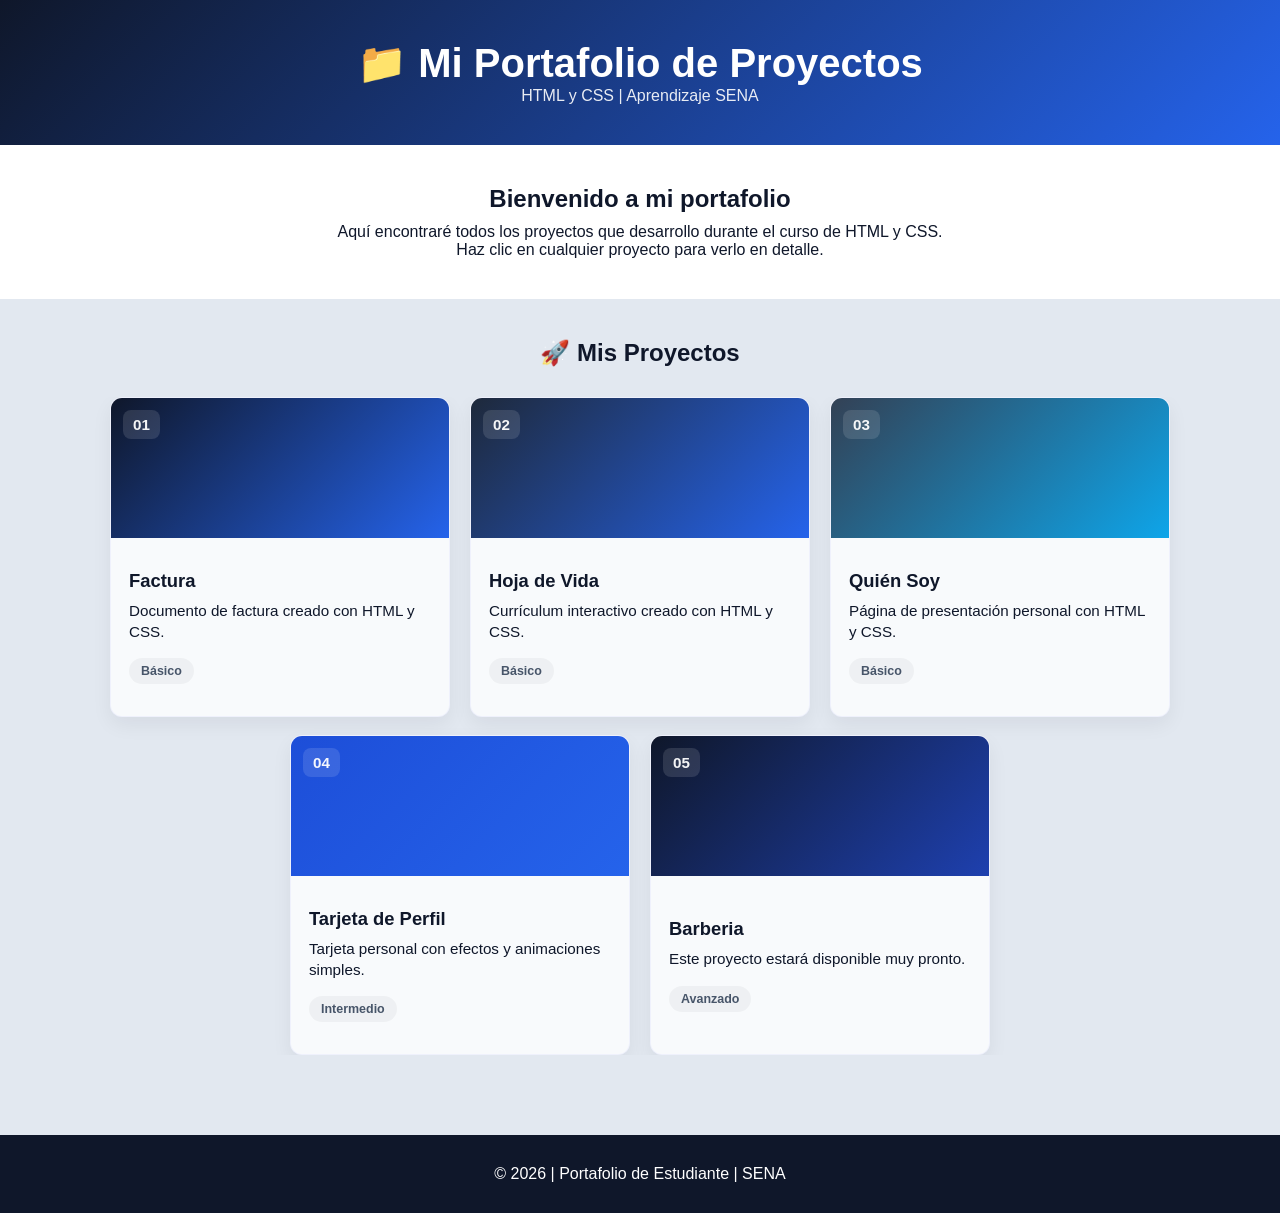
==== index.html @ 43a11712 "Add files via upload" ====
<!DOCTYPE html>
<html lang="es">

<head>
    <meta charset="UTF-8">
    <meta name="viewport" content="width=device-width, initial-scale=1.0">
    <title>Mis Proyectos | Portafolio de Estudiante</title>
    <link rel="stylesheet" href="estilos.css">
</head>

<body>
    <!-- Header / Encabezado -->
    <header class="header">
        <div class="container">
            <h1 class="titulo">📁 Mi Portafolio de Proyectos</h1>
            <p class="subtitulo">HTML y CSS | Aprendizaje SENA</p>
        </div>
    </header>

    <!-- Sección Hero - Presentación -->
    <section class="hero">
        <div class="container">
            <h2>Bienvenido a mi portafolio</h2>
            <p>Aquí encontraré todos los proyectos que desarrollo durante el curso de HTML y CSS.</p>
            <p>Haz clic en cualquier proyecto para verlo en detalle.</p>
        </div>
    </section>

    <!-- Galería de Proyectos -->
    <main class="main">
        <div class="container">
            <h2 class="section-title">🚀 Mis Proyectos</h2>
            <div class="galeria grid">
                <div class="fila-arriba">

                    <!-- Proyecto 01: Factura -->
                    <a href="./Factura/index.html" class="proyecto-card">
                        <div class="thumb proyecto-1">
                            <span class="numero-proyecto">01</span>
                        </div>
                        <div class="proyecto-info">
                            <h3>Factura</h3>
                            <p>Documento de factura creado con HTML y CSS.</p>
                            <span class="etiqueta">Básico</span>
                        </div>
                    </a>

                    <!-- Proyecto 02: Hoja de Vida -->
                    <a href="./Hoja%20de%20vida/index.html" class="proyecto-card">
                        <div class="thumb proyecto-2">
                            <span class="numero-proyecto">02</span>
                        </div>
                        <div class="proyecto-info">
                            <h3>Hoja de Vida</h3>
                            <p>Currículum interactivo creado con HTML y CSS.</p>
                            <span class="etiqueta">Básico</span>
                        </div>
                    </a>

                    <!-- Proyecto 03: Quien Soy -->
                    <a href="./Quien%20soy/index.html" class="proyecto-card">
                        <div class="thumb proyecto-3">
                            <span class="numero-proyecto">03</span>
                        </div>
                        <div class="proyecto-info">
                            <h3>Quién Soy</h3>
                            <p>Página de presentación personal con HTML y CSS.</p>
                            <span class="etiqueta">Básico</span>
                        </div>
                    </a>
                </div>

                <div class="fila-abajo">

                    <!-- Proyecto 04: Tarjeta de Perfil -->
                    <a href="./Tarjeta%20de%20perfil/index.html" class="proyecto-card">
                        <div class="thumb proyecto-4">
                            <span class="numero-proyecto">04</span>
                        </div>
                        <div class="proyecto-info">
                            <h3>Tarjeta de Perfil</h3>
                            <p>Tarjeta personal con efectos y animaciones simples.</p>
                            <span class="etiqueta">Intermedio</span>
                        </div>
                    </a>

                    <!-- Proyecto 05: Próximamente -->
                    <a href="#" class="proyecto-card">
                        <div class="thumb proyecto-5">
                            <span class="numero-proyecto">05</span>
                        </div>
                        <div class="proyecto-info">
                            <h3>Barberia</h3>
                            <p>Este proyecto estará disponible muy pronto.</p>
                            <span class="etiqueta">Avanzado</span>
                        </div>
                    </a>

                </div>
            </div>
        </div>
    </main>

    <!-- Footer -->
    <footer class="footer">
        <div class="container">
            <p>&copy; 2026 | Portafolio de Estudiante | SENA</p>
        </div>
    </footer>
</body>

</html>
---- estilos.css ----
/* Variables */
:root {
    --primary: #0F172A;
    --muted: #475569;
    --accent-1: #2563EB;
    --accent-2: #0EA5E9;
    --accent-3: #1D4ED8;
    --bg: #E2E8F0;
    --card: #F8FAFC;
    --white: #ffffff;
}

/* Reset */
* {
    margin: 0;
    padding: 0;
    box-sizing: border-box;
}

/* Body */
body {
    font-family: 'Segoe UI', Tahoma, Geneva, Verdana, sans-serif;
    background: var(--bg);
    color: var(--primary);
}

html,
body {
    height: 100%;
}

/* Contenedor */
.container {
    width: 90%;
    max-width: 1200px;
    margin: auto;
}

/* ===================
   HEADER
   =================== */
.header {
    text-align: center;
    padding: 40px 0;
    background: linear-gradient(135deg, var(--primary), var(--accent-1));
    color: var(--white);
}

.titulo {
    font-size: 2.5rem;
}

.subtitulo {
    opacity: 0.9;
}

/* ===================
   HERO
   =================== */
.hero {
    text-align: center;
    padding: 40px 0;
    background: var(--white);
}

.hero h2 {
    margin-bottom: 10px;
}

.hero p {
    color: var(--gray);
}

/* ===================
   MAIN
   =================== */
.main {
    padding: 40px 0;
}

.section-title {
    text-align: center;
    margin-bottom: 30px;
}

/* ===================
   GALERÍA y TARJETAS (mejoradas)
   =================== */
.galeria.grid {
    display: block;
}

.proyecto-card {
    display: flex;
    flex-direction: column;
    background: var(--card, #ffffff);
    border-radius: 12px;
    overflow: hidden;
    text-decoration: none;
    color: inherit;
    box-shadow: 0 8px 20px rgba(16, 24, 40, 0.06);
    transition: transform 200ms ease, box-shadow 200ms ease, border-color 200ms ease;
    border: 1px solid rgba(99, 102, 241, 0.06);
    position: relative;
    height: 300px;
}

.proyecto-card:hover {
    transform: translateY(-6px);
    box-shadow: 0 22px 50px rgba(16, 24, 40, 0.12);
    border-color: rgba(124, 58, 237, 0.12);
}

.thumb {
    height: 140px;
    display: flex;
    align-items: center;
    justify-content: center;
    color: rgba(255, 255, 255, 0.95);
}

/* Gradientes/colores para miniaturas */

/* Gradientes/colores para miniaturas */
.proyecto-1 {
    background: linear-gradient(135deg, #0F172A 0%, var(--accent-1) 100%);
}

.proyecto-2 {
    background: linear-gradient(135deg, #1E293B 0%, #2563EB 100%);
}

.proyecto-3 {
    background: linear-gradient(135deg, #334155 0%, #0EA5E9 100%);
}

.proyecto-4 {
    background: linear-gradient(135deg, #1D4ED8 0%, #2563EB 100%);
}

.proyecto-5 {
    background: linear-gradient(135deg, #0F172A 0%, #1E40AF 100%);
}

.numero-proyecto {
    position: absolute;
    top: 12px;
    left: 12px;
    background: rgba(255, 255, 255, 0.12);
    padding: 6px 10px;
    border-radius: 8px;
    color: rgba(255, 255, 255, 0.95);
    font-weight: 700;
    font-size: 0.95rem;
}


.proyecto-info {
    padding: 18px;
    display: flex;
    flex-direction: column;
    gap: 8px;
    flex: 1 0 auto;
    justify-content: center;
    align-items: flex-start;
}

/* Make anchors fully tappable and remove highlight on mobile */
.proyecto-card {
    -webkit-tap-highlight-color: rgba(0, 0, 0, 0);
}

/* Prevent horizontal overflow */
.galeria {
    overflow-x: hidden;
}

/* Desktop: keep fixed card heights; mobile: allow cards to grow */
@media (max-width: 900px) {
    .proyecto-card {
        height: auto;
    }

    .fila-arriba,
    .fila-abajo {
        justify-content: center;
        flex-wrap: wrap;
    }

    .fila-arriba .proyecto-card,
    .fila-abajo .proyecto-card {
        flex: 0 0 48%;
        width: 48%;
        height: auto;
    }
}

@media (max-width: 600px) {
    .titulo {
        font-size: 1.6rem;
    }

    .section-title {
        font-size: 1.05rem;
    }

    .proyecto-card {
        height: auto;
    }

    .fila-arriba,
    .fila-abajo {
        flex-direction: column;
        gap: 14px;
    }

    .fila-arriba .proyecto-card,
    .fila-abajo .proyecto-card {
        flex: 0 0 100%;
        width: 100%;
    }

    .container {
        width: 94%;
    }

    .thumb {
        height: 120px;
    }
}

.proyecto-info h3 {
    margin: 0;
    font-size: 1.15rem;
}

.proyecto-info p {
    color: var(--gray);
    font-size: 0.95rem;
    margin: 0;
    line-height: 1.4;
}

.etiqueta {
    display: inline-block;
    background: rgba(15, 23, 42, 0.04);
    color: var(--muted);
    padding: 6px 12px;
    border-radius: 999px;
    font-size: 0.78rem;
    font-weight: 600;
    margin-top: 8px;
}

/* ===================
   FOOTER
   =================== */
.footer {
    text-align: center;
    padding: 30px;
    background: var(--primary);
    color: var(--white);
    margin-top: 40px;
}

/* Responsive tweaks */
@media (max-width: 540px) {
    .thumb {
        height: 140px;
        font-size: 2.2rem;
    }

    .proyecto-info {
        padding: 14px;
    }
}

.fila-arriba,
.fila-abajo {
    display: flex;
    flex-wrap: wrap;
    gap: 20px;
    justify-content: center;
}

.fila-abajo {
    margin-top: 18px;
}

.fila-arriba .proyecto-card,
.fila-abajo .proyecto-card {
    flex: 0 0 340px;
    width: 340px;
    height: 320px;
}

@media (max-width: 900px) {

    .fila-arriba .proyecto-card,
    .fila-abajo .proyecto-card {
        flex: 0 0 48%;
        width: 48%;
        height: auto;
    }
}

@media (max-width: 600px) {

    .fila-arriba,
    .fila-abajo {
        flex-direction: column;
        align-items: center;
        gap: 14px;
    }

    .fila-arriba .proyecto-card,
    .fila-abajo .proyecto-card {
        flex: 0 0 100%;
        width: 100%;
    }
}
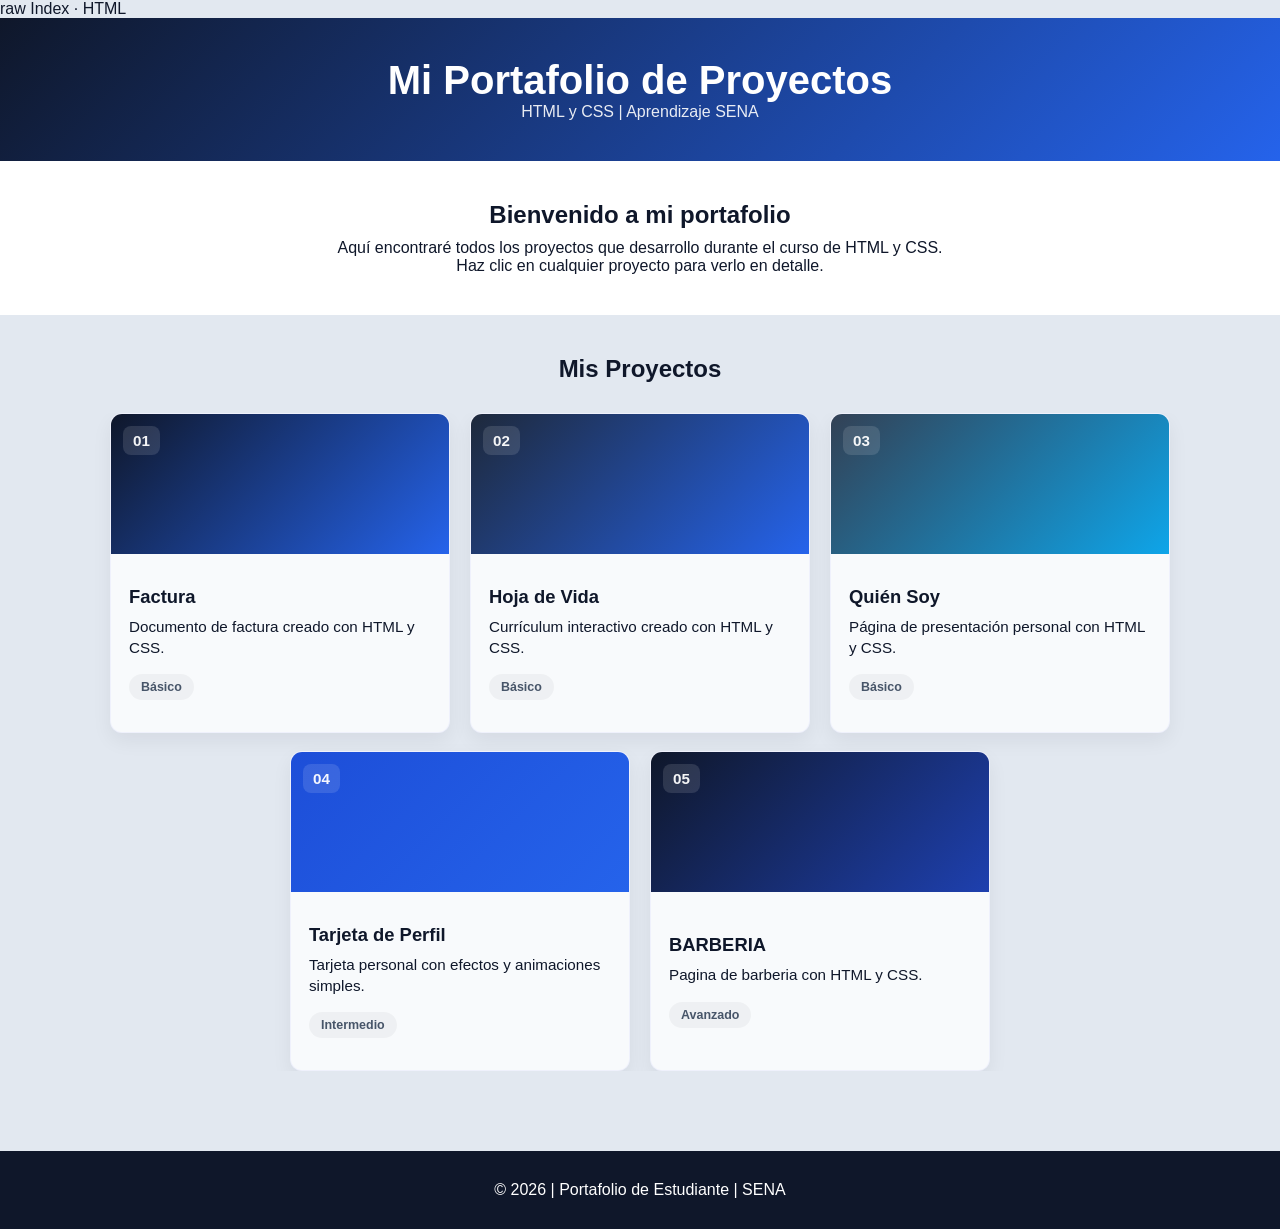
==== commit ad136af3: "Fix HTML structure and update project links" ====
--- a/index.html
+++ b/index.html
@@ -1,3 +1,5 @@
+raw
+Index · HTML
 <!DOCTYPE html>
 <html lang="es">
 
@@ -12,7 +14,7 @@
     <!-- Header / Encabezado -->
     <header class="header">
         <div class="container">
-            <h1 class="titulo">📁 Mi Portafolio de Proyectos</h1>
+            <h1 class="titulo"> Mi Portafolio de Proyectos</h1>
             <p class="subtitulo">HTML y CSS | Aprendizaje SENA</p>
         </div>
     </header>
@@ -29,7 +31,7 @@
     <!-- Galería de Proyectos -->
     <main class="main">
         <div class="container">
-            <h2 class="section-title">🚀 Mis Proyectos</h2>
+            <h2 class="section-title"> Mis Proyectos</h2>
             <div class="galeria grid">
                 <div class="fila-arriba">
 
@@ -84,14 +86,14 @@
                         </div>
                     </a>
 
-                    <!-- Proyecto 05: Próximamente -->
-                    <a href="#" class="proyecto-card">
+                    <!-- Proyecto 05: Barberia -->
+                    <a href="./BARBERIA/index.html" class="proyecto-card">
                         <div class="thumb proyecto-5">
                             <span class="numero-proyecto">05</span>
                         </div>
                         <div class="proyecto-info">
-                            <h3>Barberia</h3>
-                            <p>Este proyecto estará disponible muy pronto.</p>
+                            <h3>BARBERIA</h3>
+                            <p>Pagina de barberia con HTML y CSS.</p>
                             <span class="etiqueta">Avanzado</span>
                         </div>
                     </a>
@@ -109,4 +111,4 @@
     </footer>
 </body>
 
-</html>+</html>
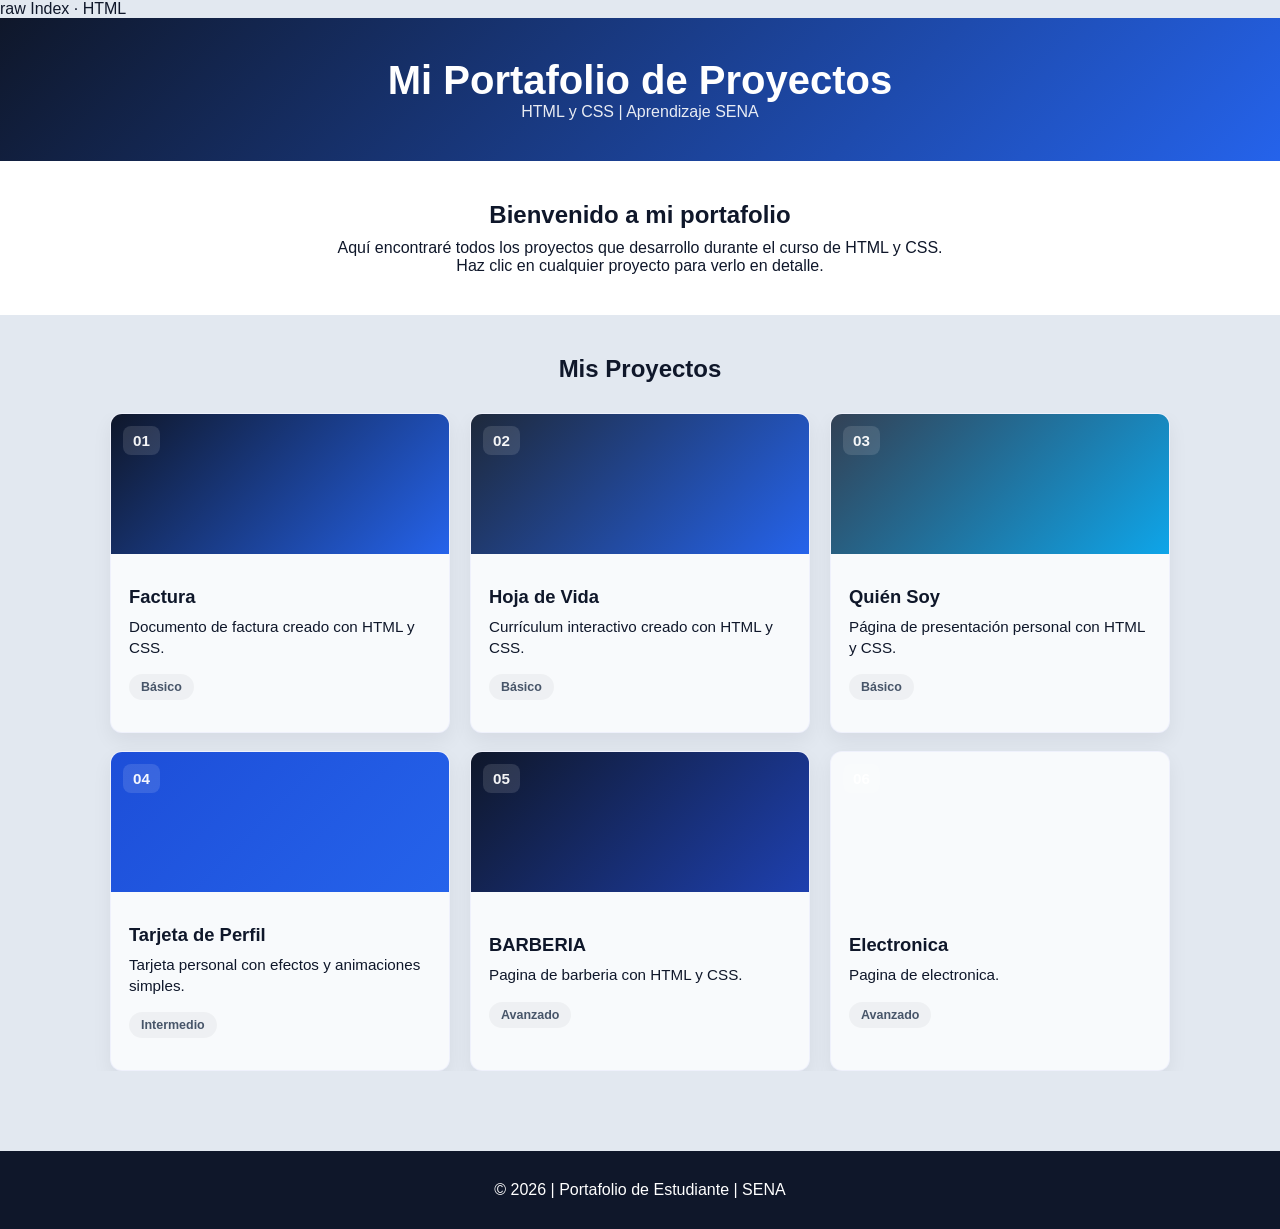
==== commit b3519402: "Update index.html" ====
--- a/index.html
+++ b/index.html
@@ -98,6 +98,17 @@
                         </div>
                     </a>
 
+                          <!-- Pagina electronica -->
+                    <a href="./Electronica/index.htm" class="proyecto-card">
+                        <div class="thumb proyecto-6">
+                            <span class="numero-proyecto">06</span>
+                        </div>
+                        <div class="proyecto-info">
+                            <h3>Electronica</h3>
+                            <p>Pagina de electronica.</p>
+                            <span class="etiqueta">Avanzado</span>
+                        </div>
+                    </a>                    
                 </div>
             </div>
         </div>
--- a/estilos.css
+++ b/estilos.css
@@ -10,18 +10,21 @@
     --white: #ffffff;
 }
 
-/* Reset */
+
+
+
 * {
     margin: 0;
     padding: 0;
     box-sizing: border-box;
 }
 
-/* Body */
+
 body {
     font-family: 'Segoe UI', Tahoma, Geneva, Verdana, sans-serif;
     background: var(--bg);
     color: var(--primary);
+
 }
 
 html,
@@ -36,9 +39,6 @@
     margin: auto;
 }
 
-/* ===================
-   HEADER
-   =================== */
 .header {
     text-align: center;
     padding: 40px 0;
@@ -54,9 +54,7 @@
     opacity: 0.9;
 }
 
-/* ===================
-   HERO
-   =================== */
+
 .hero {
     text-align: center;
     padding: 40px 0;
@@ -71,9 +69,7 @@
     color: var(--gray);
 }
 
-/* ===================
-   MAIN
-   =================== */
+
 .main {
     padding: 40px 0;
 }
@@ -83,9 +79,7 @@
     margin-bottom: 30px;
 }
 
-/* ===================
-   GALERÍA y TARJETAS (mejoradas)
-   =================== */
+
 .galeria.grid {
     display: block;
 }
@@ -119,9 +113,7 @@
     color: rgba(255, 255, 255, 0.95);
 }
 
-/* Gradientes/colores para miniaturas */
-
-/* Gradientes/colores para miniaturas */
+
 .proyecto-1 {
     background: linear-gradient(135deg, #0F172A 0%, var(--accent-1) 100%);
 }
@@ -318,4 +310,4 @@
         flex: 0 0 100%;
         width: 100%;
     }
-}+}
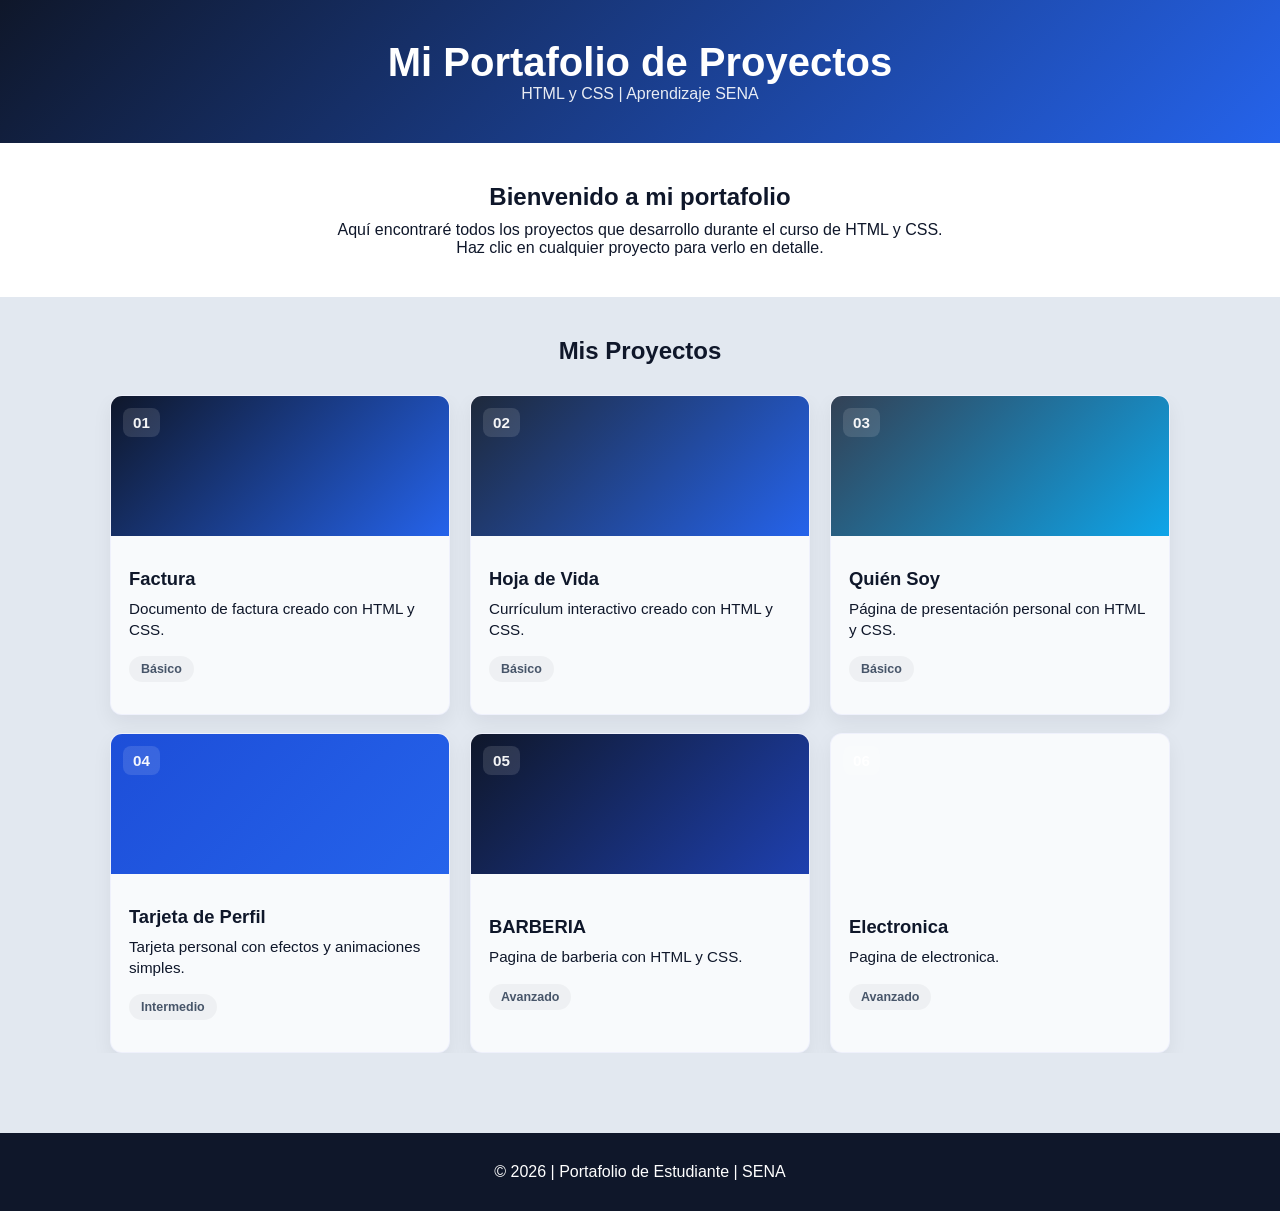
==== commit 34267dfc: "Update index.html" ====
--- a/index.html
+++ b/index.html
@@ -1,5 +1,3 @@
-raw
-Index · HTML
 <!DOCTYPE html>
 <html lang="es">
 
@@ -98,8 +96,8 @@
                         </div>
                     </a>
 
-                          <!-- Pagina electronica -->
-                    <a href="./Electronica/index.htm" class="proyecto-card">
+                    <!-- Pagina electronica -->
+                    <a href="./Electronica/index.html" class="proyecto-card">
                         <div class="thumb proyecto-6">
                             <span class="numero-proyecto">06</span>
                         </div>
@@ -108,7 +106,7 @@
                             <p>Pagina de electronica.</p>
                             <span class="etiqueta">Avanzado</span>
                         </div>
-                    </a>                    
+                    </a>
                 </div>
             </div>
         </div>
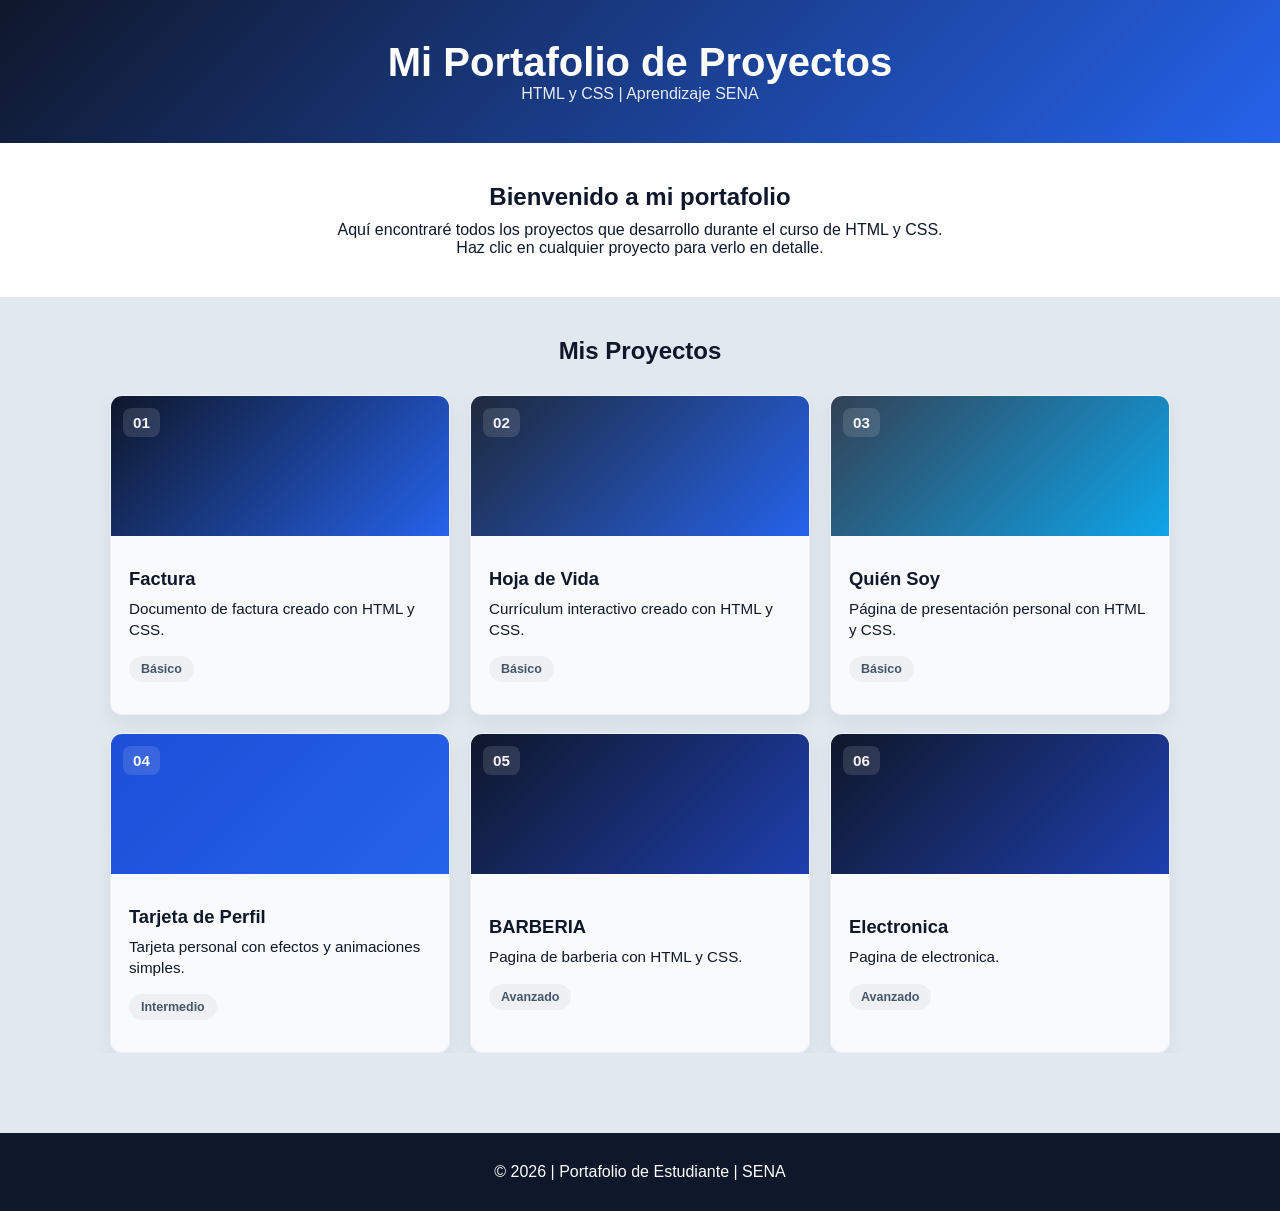
==== commit b6faeb9c: "Update index.html" ====
--- a/index.html
+++ b/index.html
@@ -85,7 +85,7 @@
                     </a>
 
                     <!-- Proyecto 05: Barberia -->
-                    <a href="./BARBERIA/index.html" class="proyecto-card">
+                    <a href="./barberia/index.html" class="proyecto-card">
                         <div class="thumb proyecto-5">
                             <span class="numero-proyecto">05</span>
                         </div>
--- a/estilos.css
+++ b/estilos.css
@@ -133,7 +133,9 @@
 .proyecto-5 {
     background: linear-gradient(135deg, #0F172A 0%, #1E40AF 100%);
 }
-
+.proyecto-6 {
+    background: linear-gradient(135deg, #0F172A 0%, #1E40AF 100%);
+}
 .numero-proyecto {
     position: absolute;
     top: 12px;
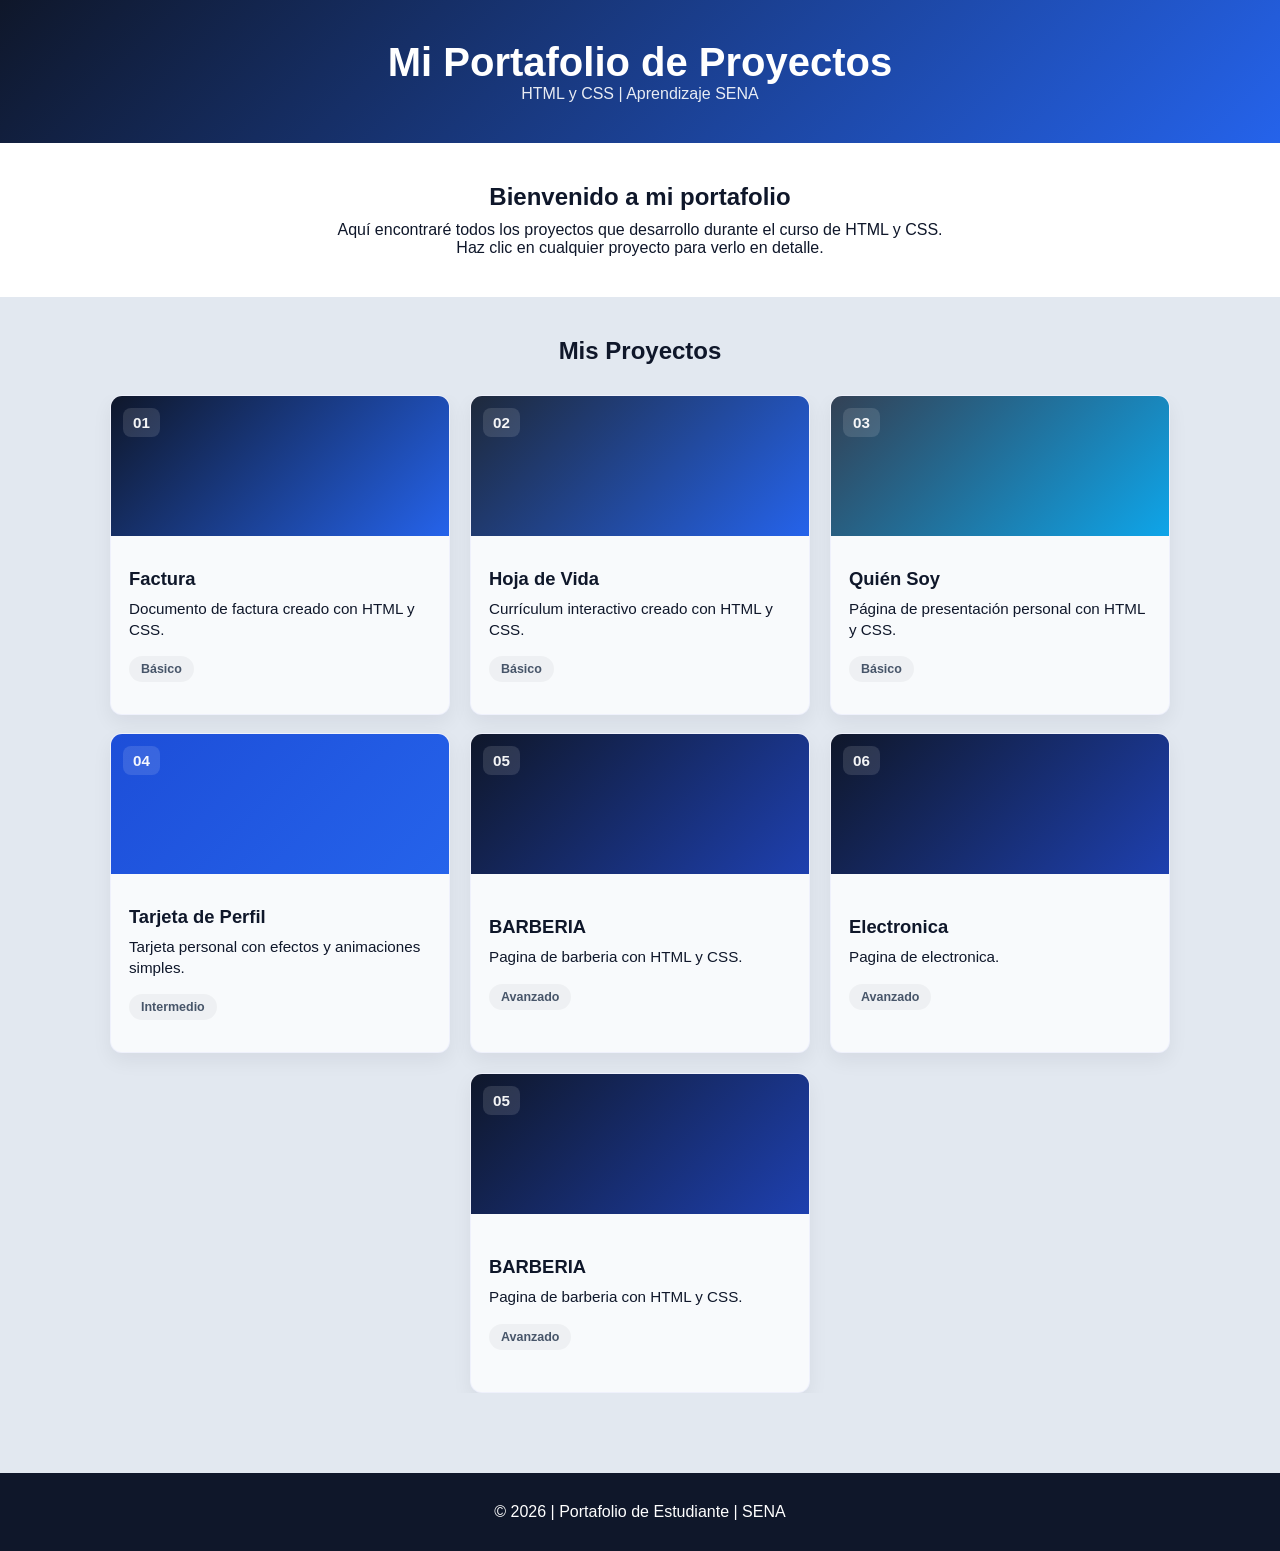
==== commit adba195f: "Update index.html" ====
--- a/index.html
+++ b/index.html
@@ -107,6 +107,19 @@
                             <span class="etiqueta">Avanzado</span>
                         </div>
                     </a>
+
+
+                     <!-- Proyecto 05: Barberia -->
+                    <a href="./barberia/index.html" class="proyecto-card">
+                        <div class="thumb proyecto-5">
+                            <span class="numero-proyecto">05</span>
+                        </div>
+                        <div class="proyecto-info">
+                            <h3>BARBERIA</h3>
+                            <p>Pagina de barberia con HTML y CSS.</p>
+                            <span class="etiqueta">Avanzado</span>
+                        </div>
+                    </a>
                 </div>
             </div>
         </div>
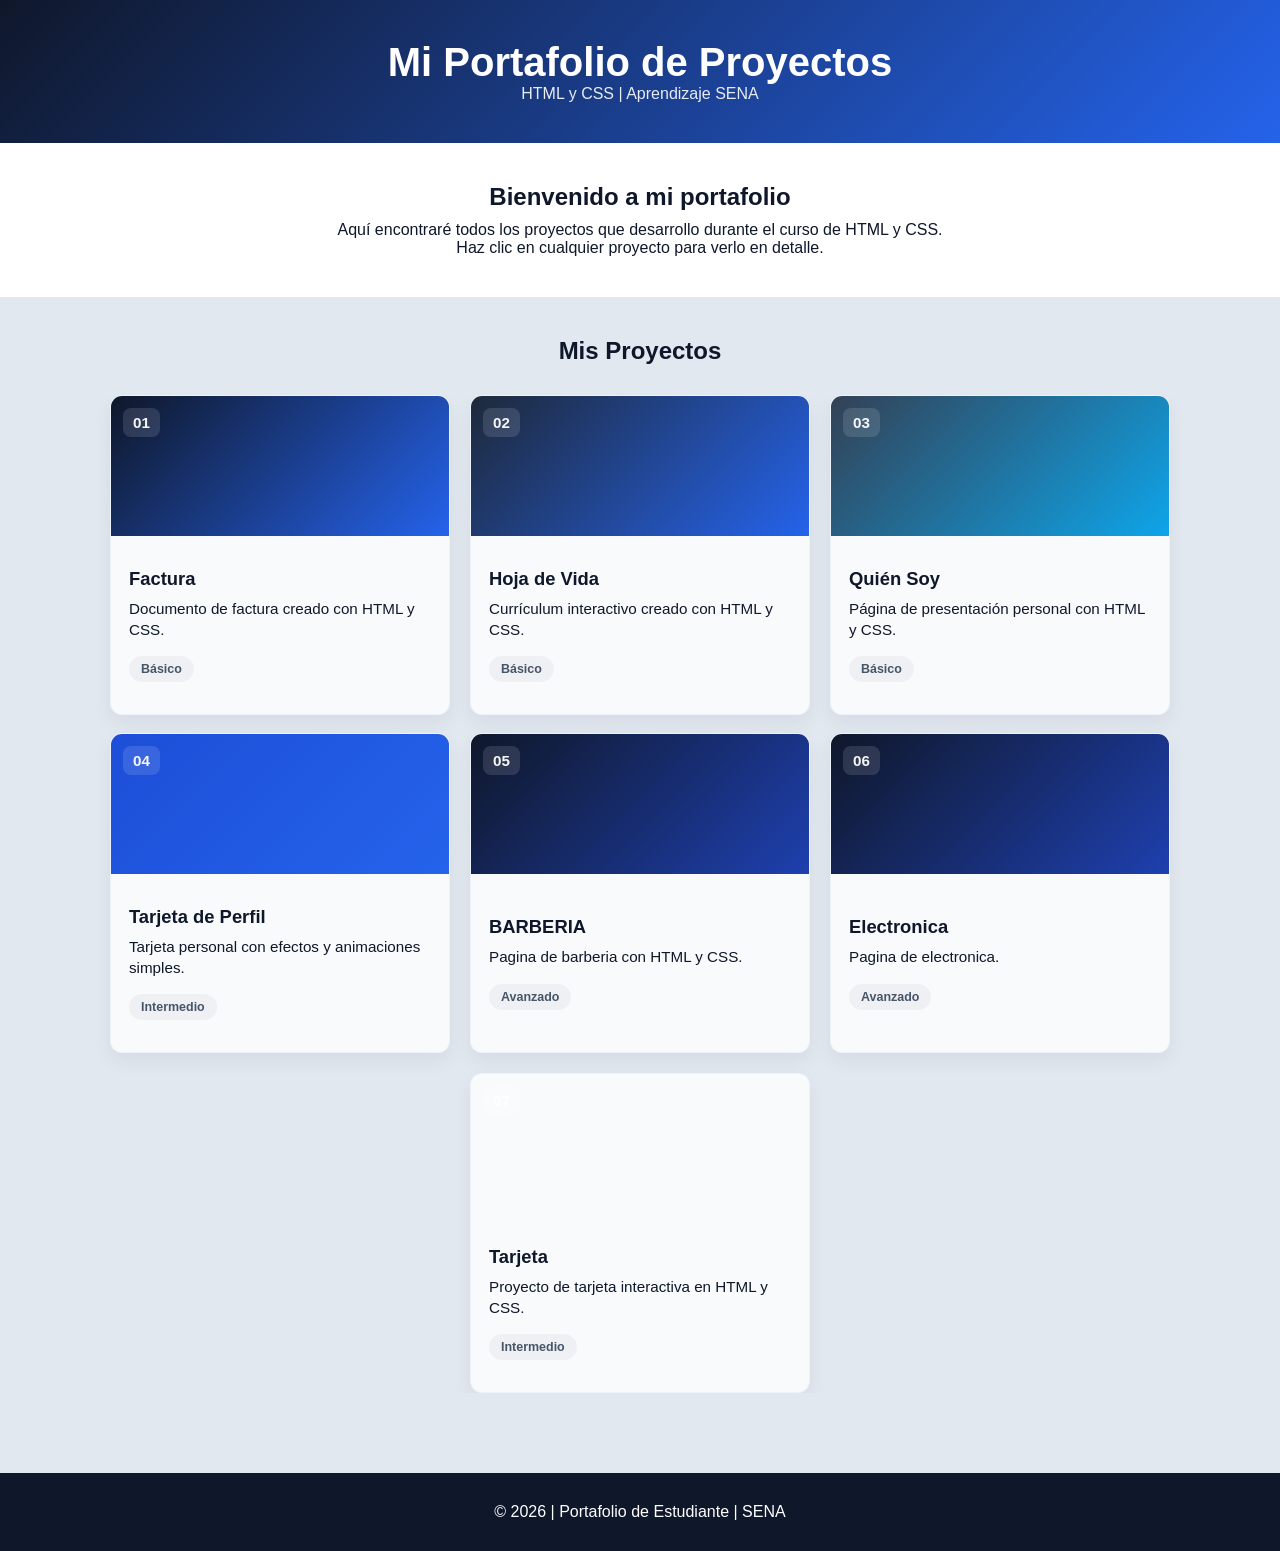
==== commit dbada9e8: "Update index.html" ====
--- a/index.html
+++ b/index.html
@@ -31,8 +31,9 @@
         <div class="container">
             <h2 class="section-title"> Mis Proyectos</h2>
             <div class="galeria grid">
+                
+                <!-- Fila 1 -->
                 <div class="fila-arriba">
-
                     <!-- Proyecto 01: Factura -->
                     <a href="./Factura/index.html" class="proyecto-card">
                         <div class="thumb proyecto-1">
@@ -70,8 +71,8 @@
                     </a>
                 </div>
 
+                <!-- Fila 2 -->
                 <div class="fila-abajo">
-
                     <!-- Proyecto 04: Tarjeta de Perfil -->
                     <a href="./Tarjeta%20de%20perfil/index.html" class="proyecto-card">
                         <div class="thumb proyecto-4">
@@ -96,7 +97,7 @@
                         </div>
                     </a>
 
-                    <!-- Pagina electronica -->
+                    <!-- Proyecto 06: Electronica -->
                     <a href="./Electronica/index.html" class="proyecto-card">
                         <div class="thumb proyecto-6">
                             <span class="numero-proyecto">06</span>
@@ -108,19 +109,19 @@
                         </div>
                     </a>
 
-
-                     <!-- Proyecto 05: Barberia -->
-                    <a href="./barberia/index.html" class="proyecto-card">
-                        <div class="thumb proyecto-5">
-                            <span class="numero-proyecto">05</span>
+                    <!-- Proyecto 07: NUEVA TARJETA AGREGADA -->
+                    <a href="./Tarjeta/index.html" class="proyecto-card">
+                        <div class="thumb proyecto-7">
+                            <span class="numero-proyecto">07</span>
                         </div>
                         <div class="proyecto-info">
-                            <h3>BARBERIA</h3>
-                            <p>Pagina de barberia con HTML y CSS.</p>
-                            <span class="etiqueta">Avanzado</span>
+                            <h3>Tarjeta</h3>
+                            <p>Proyecto de tarjeta interactiva en HTML y CSS.</p>
+                            <span class="etiqueta">Intermedio</span>
                         </div>
                     </a>
                 </div>
+
             </div>
         </div>
     </main>
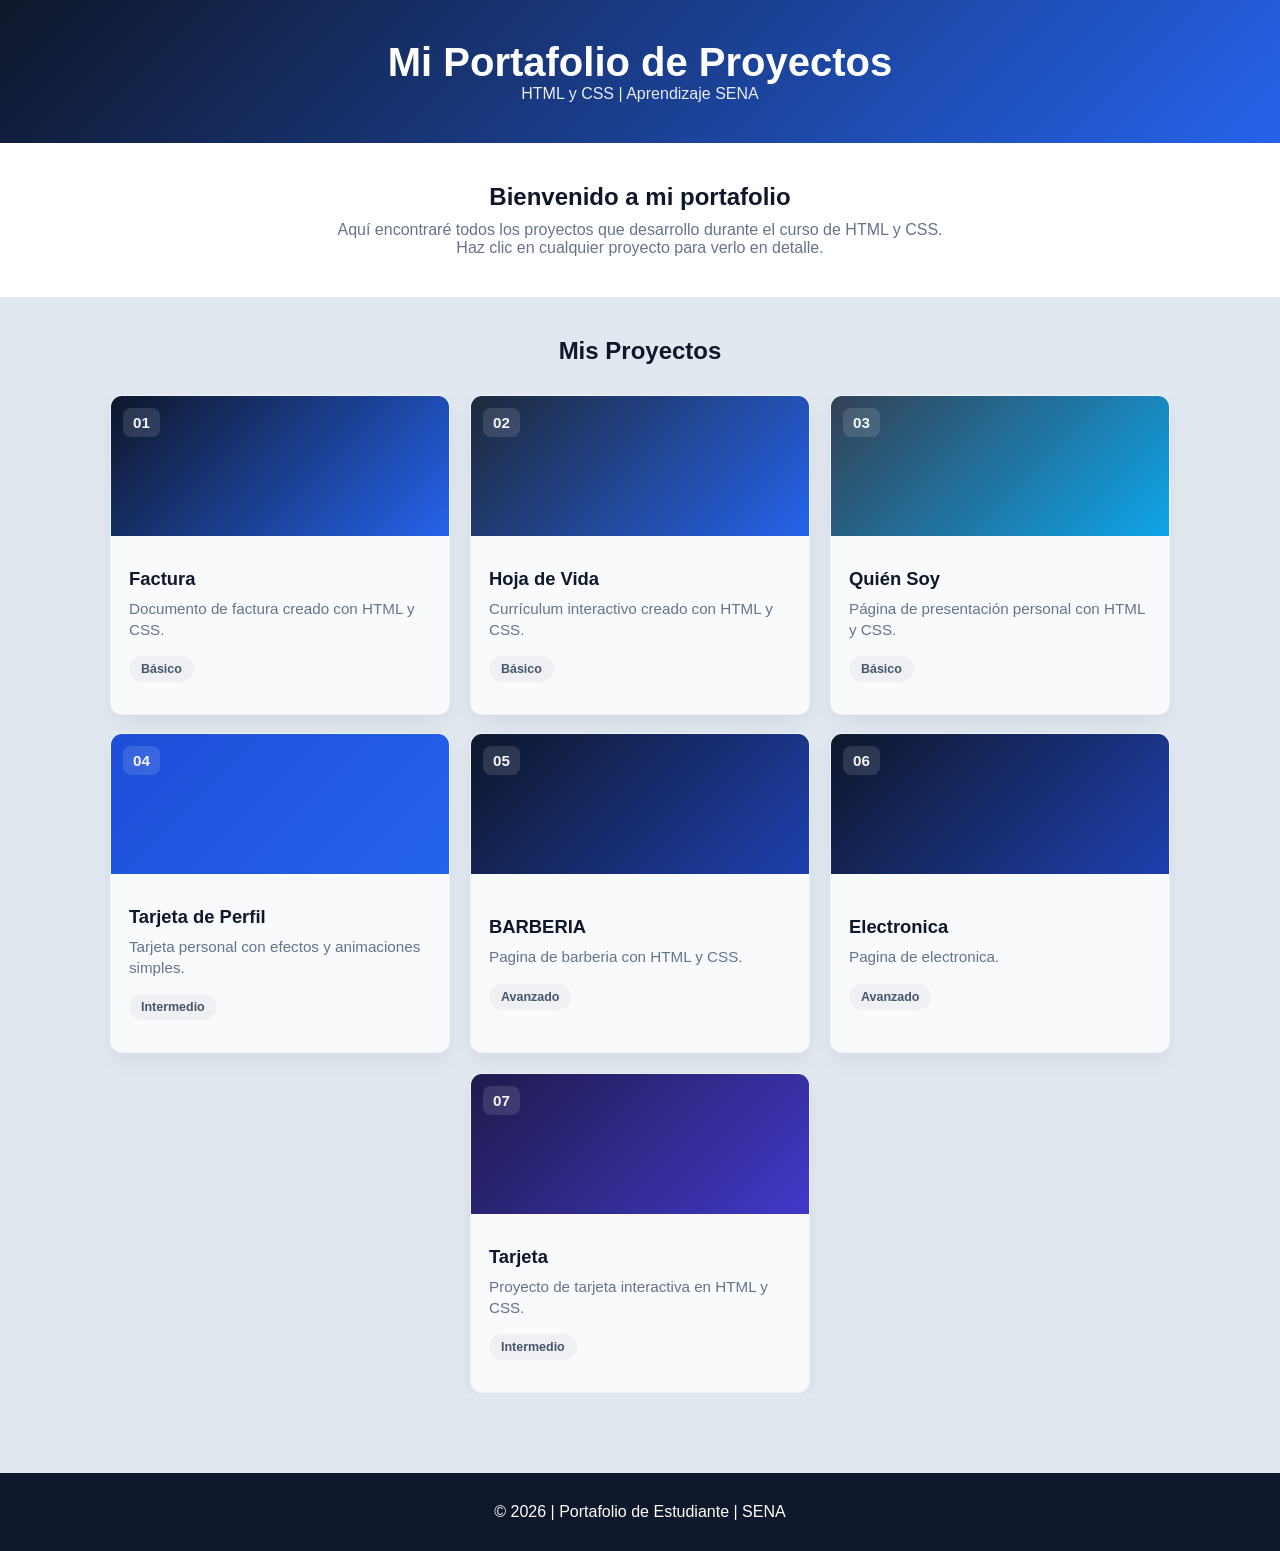
==== commit b781f049: "Fix HTML encoding issues in index.html" ====
--- a/index.html
+++ b/index.html
@@ -110,7 +110,7 @@
                     </a>
 
                     <!-- Proyecto 07: NUEVA TARJETA AGREGADA -->
-                    <a href="./Tarjeta/index.html" class="proyecto-card">
+                    <a href="./tarjeta/index.html" class="proyecto-card">
                         <div class="thumb proyecto-7">
                             <span class="numero-proyecto">07</span>
                         </div>
--- a/estilos.css
+++ b/estilos.css
@@ -8,10 +8,8 @@
     --bg: #E2E8F0;
     --card: #F8FAFC;
     --white: #ffffff;
-}
-
-
-
+    --gray: #64748B;
+}
 
 * {
     margin: 0;
@@ -19,12 +17,10 @@
     box-sizing: border-box;
 }
 
-
 body {
     font-family: 'Segoe UI', Tahoma, Geneva, Verdana, sans-serif;
     background: var(--bg);
     color: var(--primary);
-
 }
 
 html,
@@ -39,6 +35,7 @@
     margin: auto;
 }
 
+/* Header / Encabezado */
 .header {
     text-align: center;
     padding: 40px 0;
@@ -54,7 +51,7 @@
     opacity: 0.9;
 }
 
-
+/* Section Hero */
 .hero {
     text-align: center;
     padding: 40px 0;
@@ -69,7 +66,7 @@
     color: var(--gray);
 }
 
-
+/* Main content */
 .main {
     padding: 40px 0;
 }
@@ -79,11 +76,34 @@
     margin-bottom: 30px;
 }
 
+.galeria {
+    overflow-x: hidden;
+}
 
 .galeria.grid {
     display: block;
 }
 
+.fila-arriba,
+.fila-abajo {
+    display: flex;
+    flex-wrap: wrap;
+    gap: 20px;
+    justify-content: center;
+}
+
+.fila-abajo {
+    margin-top: 18px;
+}
+
+.fila-arriba .proyecto-card,
+.fila-abajo .proyecto-card {
+    flex: 0 0 340px;
+    width: 340px;
+    height: 320px;
+}
+
+/* Tarjetas de Proyecto */
 .proyecto-card {
     display: flex;
     flex-direction: column;
@@ -96,7 +116,7 @@
     transition: transform 200ms ease, box-shadow 200ms ease, border-color 200ms ease;
     border: 1px solid rgba(99, 102, 241, 0.06);
     position: relative;
-    height: 300px;
+    -webkit-tap-highlight-color: rgba(0, 0, 0, 0);
 }
 
 .proyecto-card:hover {
@@ -113,7 +133,7 @@
     color: rgba(255, 255, 255, 0.95);
 }
 
-
+/* Degradados para cada proyecto */
 .proyecto-1 {
     background: linear-gradient(135deg, #0F172A 0%, var(--accent-1) 100%);
 }
@@ -133,9 +153,16 @@
 .proyecto-5 {
     background: linear-gradient(135deg, #0F172A 0%, #1E40AF 100%);
 }
+
 .proyecto-6 {
     background: linear-gradient(135deg, #0F172A 0%, #1E40AF 100%);
 }
+
+/* Nuevo proyecto: Tarjeta */
+.proyecto-7 {
+    background: linear-gradient(135deg, #1E1B4B 0%, #4338CA 100%);
+}
+
 .numero-proyecto {
     position: absolute;
     top: 12px;
@@ -148,7 +175,6 @@
     font-size: 0.95rem;
 }
 
-
 .proyecto-info {
     padding: 18px;
     display: flex;
@@ -157,70 +183,6 @@
     flex: 1 0 auto;
     justify-content: center;
     align-items: flex-start;
-}
-
-/* Make anchors fully tappable and remove highlight on mobile */
-.proyecto-card {
-    -webkit-tap-highlight-color: rgba(0, 0, 0, 0);
-}
-
-/* Prevent horizontal overflow */
-.galeria {
-    overflow-x: hidden;
-}
-
-/* Desktop: keep fixed card heights; mobile: allow cards to grow */
-@media (max-width: 900px) {
-    .proyecto-card {
-        height: auto;
-    }
-
-    .fila-arriba,
-    .fila-abajo {
-        justify-content: center;
-        flex-wrap: wrap;
-    }
-
-    .fila-arriba .proyecto-card,
-    .fila-abajo .proyecto-card {
-        flex: 0 0 48%;
-        width: 48%;
-        height: auto;
-    }
-}
-
-@media (max-width: 600px) {
-    .titulo {
-        font-size: 1.6rem;
-    }
-
-    .section-title {
-        font-size: 1.05rem;
-    }
-
-    .proyecto-card {
-        height: auto;
-    }
-
-    .fila-arriba,
-    .fila-abajo {
-        flex-direction: column;
-        gap: 14px;
-    }
-
-    .fila-arriba .proyecto-card,
-    .fila-abajo .proyecto-card {
-        flex: 0 0 100%;
-        width: 100%;
-    }
-
-    .container {
-        width: 94%;
-    }
-
-    .thumb {
-        height: 120px;
-    }
 }
 
 .proyecto-info h3 {
@@ -246,9 +208,7 @@
     margin-top: 8px;
 }
 
-/* ===================
-   FOOTER
-   =================== */
+/* Footer */
 .footer {
     text-align: center;
     padding: 30px;
@@ -257,38 +217,13 @@
     margin-top: 40px;
 }
 
-/* Responsive tweaks */
-@media (max-width: 540px) {
-    .thumb {
-        height: 140px;
-        font-size: 2.2rem;
-    }
-
-    .proyecto-info {
-        padding: 14px;
-    }
-}
-
-.fila-arriba,
-.fila-abajo {
-    display: flex;
-    flex-wrap: wrap;
-    gap: 20px;
-    justify-content: center;
-}
-
-.fila-abajo {
-    margin-top: 18px;
-}
-
-.fila-arriba .proyecto-card,
-.fila-abajo .proyecto-card {
-    flex: 0 0 340px;
-    width: 340px;
-    height: 320px;
-}
-
+/* Adaptabilidad Responsiva */
 @media (max-width: 900px) {
+    .fila-arriba,
+    .fila-abajo {
+        justify-content: center;
+        flex-wrap: wrap;
+    }
 
     .fila-arriba .proyecto-card,
     .fila-abajo .proyecto-card {
@@ -299,6 +234,21 @@
 }
 
 @media (max-width: 600px) {
+    .titulo {
+        font-size: 1.6rem;
+    }
+
+    .section-title {
+        font-size: 1.05rem;
+    }
+
+    .container {
+        width: 94%;
+    }
+
+    .thumb {
+        height: 120px;
+    }
 
     .fila-arriba,
     .fila-abajo {
@@ -311,5 +261,17 @@
     .fila-abajo .proyecto-card {
         flex: 0 0 100%;
         width: 100%;
-    }
-}
+        height: auto;
+    }
+}
+
+@media (max-width: 540px) {
+    .thumb {
+        height: 140px;
+        font-size: 2.2rem;
+    }
+
+    .proyecto-info {
+        padding: 14px;
+    }
+}
